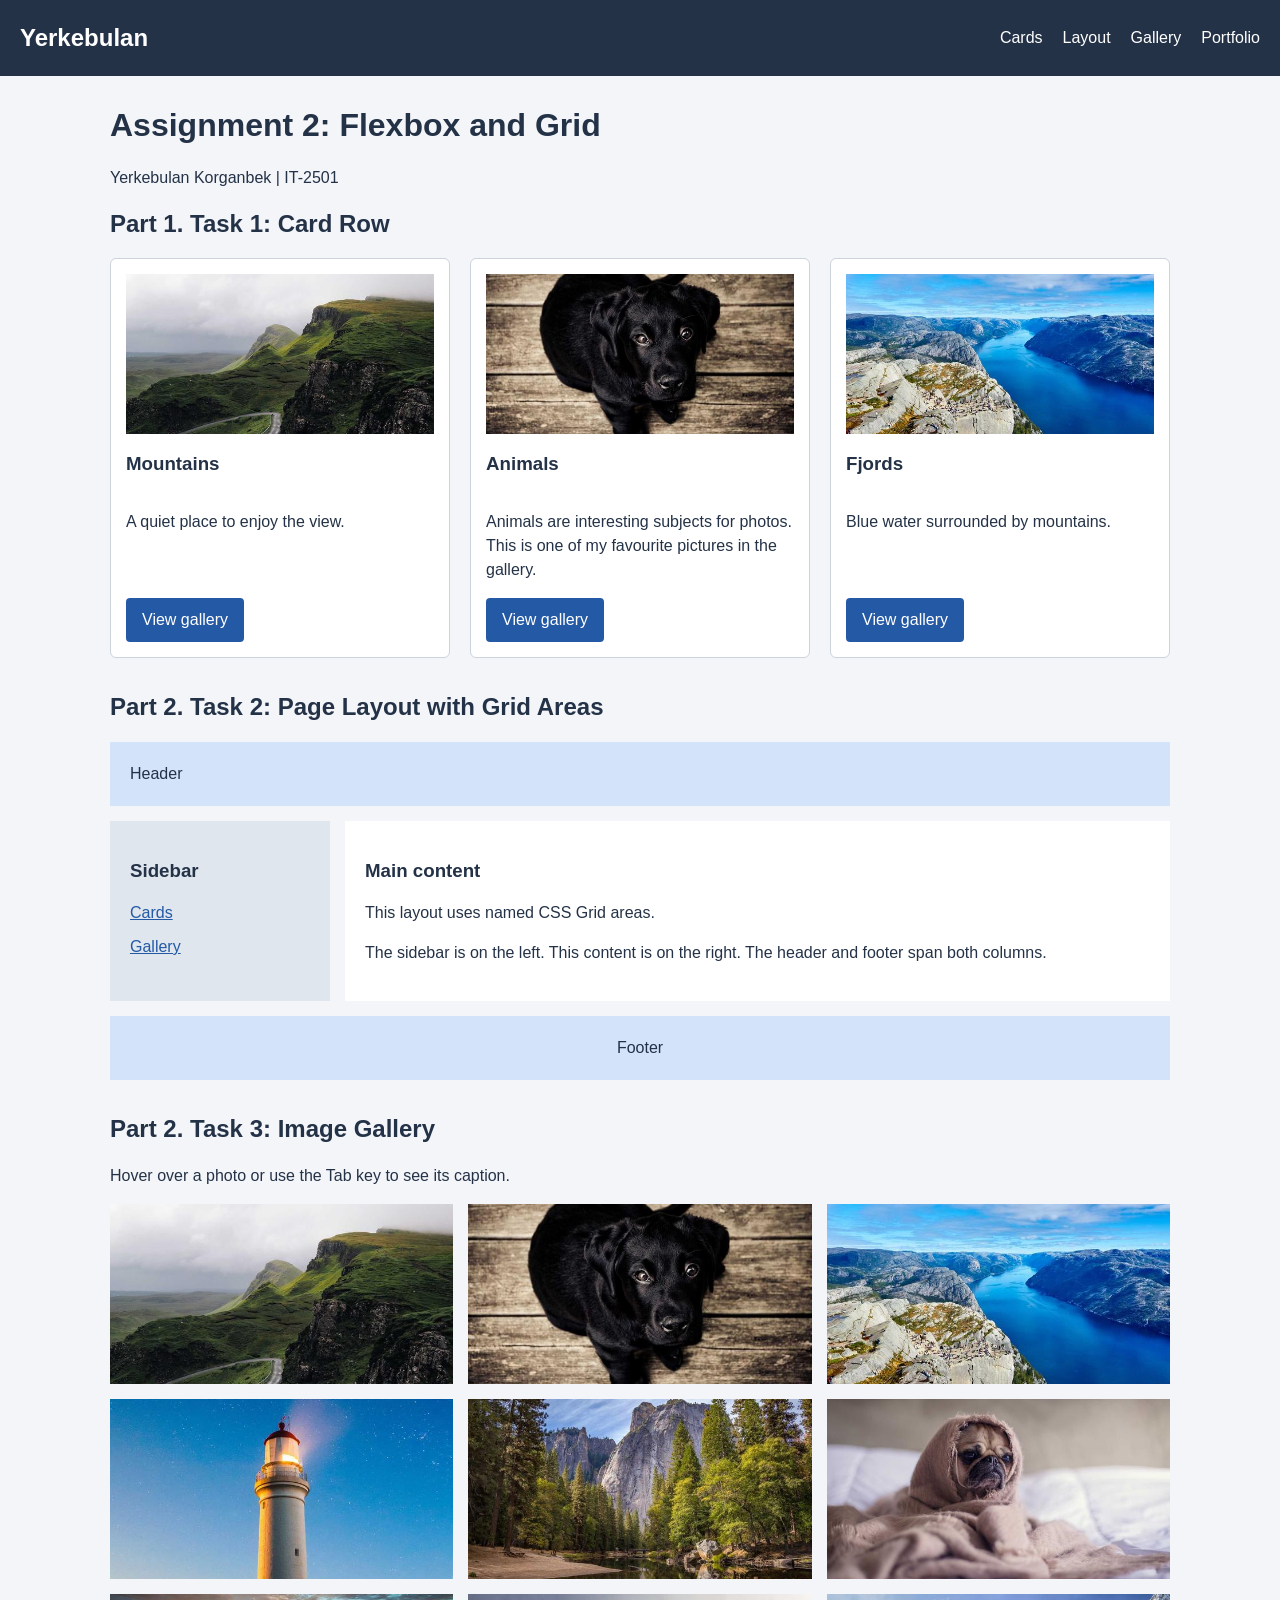
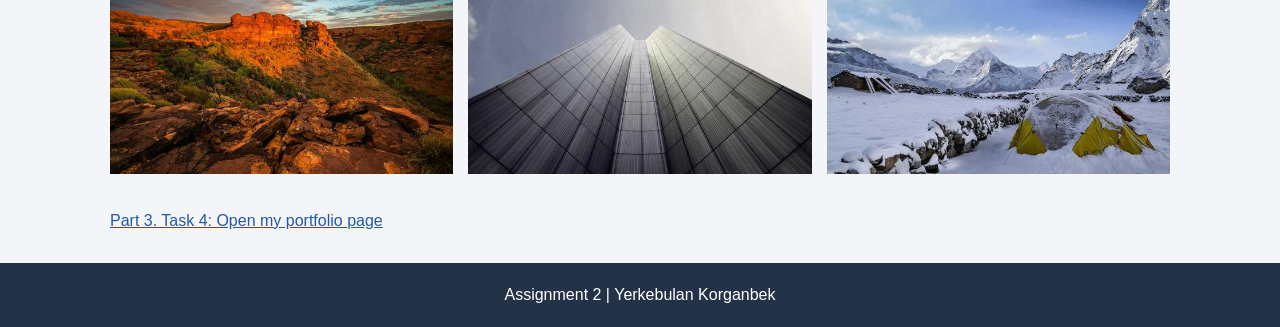
==== assignment2/index.html @ 0af98f1f "Add assignment2 Flexbox and Grid exercises" ====
<!DOCTYPE html>
<html lang="en">
<head>
    <meta charset="UTF-8">
    <meta name="viewport" content="width=device-width, initial-scale=1.0">
    <title>Assignment 2 - Flexbox and Grid</title>
    <link rel="stylesheet" href="style.css">
</head>
<body>
    <!-- Task 0: Flexbox navigation -->
    <header class="navbar" id="navigation">
        <a class="logo" href="index.html">Yerkebulan</a>
        <nav aria-label="Main navigation">
            <ul class="nav-links">
                <li><a href="#cards">Cards</a></li>
                <li><a href="#layout">Layout</a></li>
                <li><a href="#gallery">Gallery</a></li>
                <li><a href="portfolio.html">Portfolio</a></li>
            </ul>
        </nav>
    </header>

    <main class="container">
        <h1>Assignment 2: Flexbox and Grid</h1>
        <p>Yerkebulan Korganbek | IT-2501</p>

        <!-- Task 1: equal-height cards -->
        <section id="cards">
            <h2>Part 1. Task 1: Card Row</h2>
            <div class="card-row">
                <article class="card">
                    <img src="images/photo1.jpg" alt="Mountain landscape">
                    <h3>Mountains</h3>
                    <p>A quiet place to enjoy the view.</p>
                    <form action="#gallery"><button type="submit">View gallery</button></form>
                </article>
                <article class="card">
                    <img src="images/photo2.jpg" alt="A black dog on a wooden floor">
                    <h3>Animals</h3>
                    <p>Animals are interesting subjects for photos. This is one of my favourite pictures in the gallery.</p>
                    <form action="#gallery"><button type="submit">View gallery</button></form>
                </article>
                <article class="card">
                    <img src="images/photo3.jpg" alt="Blue water between rocky cliffs">
                    <h3>Fjords</h3>
                    <p>Blue water surrounded by mountains.</p>
                    <form action="#gallery"><button type="submit">View gallery</button></form>
                </article>
            </div>
        </section>

        <!-- Task 2: named grid areas -->
        <section id="layout">
            <h2>Part 2. Task 2: Page Layout with Grid Areas</h2>
            <div class="page-grid">
                <header class="grid-header">Header</header>
                <aside class="grid-sidebar">
                    <h3>Sidebar</h3>
                    <a href="#cards">Cards</a>
                    <a href="#gallery">Gallery</a>
                </aside>
                <div class="grid-main">
                    <h3>Main content</h3>
                    <p>This layout uses named CSS Grid areas.</p>
                    <p>The sidebar is on the left. This content is on the right. The header and footer span both columns.</p>
                </div>
                <footer class="grid-footer">Footer</footer>
            </div>
        </section>

        <!-- Task 3: nine images in a grid -->
        <section id="gallery">
            <h2>Part 2. Task 3: Image Gallery</h2>
            <p>Hover over a photo or use the Tab key to see its caption.</p>
            <div class="gallery">
                <figure tabindex="0"><img src="images/photo1.jpg" alt="Mountain landscape"><figcaption>Mountains</figcaption></figure>
                <figure tabindex="0"><img src="images/photo2.jpg" alt="A black dog on a wooden floor"><figcaption>A black dog</figcaption></figure>
                <figure tabindex="0"><img src="images/photo3.jpg" alt="Blue water between rocky cliffs"><figcaption>Fjord</figcaption></figure>
                <figure tabindex="0"><img src="images/photo4.jpg" alt="A lighthouse under a blue sky"><figcaption>Lighthouse</figcaption></figure>
                <figure tabindex="0"><img src="images/photo5.jpg" alt="A river through a forest"><figcaption>Forest river</figcaption></figure>
                <figure tabindex="0"><img src="images/photo6.jpg" alt="A pug wrapped in a blanket"><figcaption>Pug</figcaption></figure>
                <figure tabindex="0"><img src="images/photo7.jpg" alt="Red rocky hills at sunset"><figcaption>Rocky hills</figcaption></figure>
                <figure tabindex="0"><img src="images/photo8.jpg" alt="Looking up at a glass building"><figcaption>City building</figcaption></figure>
                <figure tabindex="0"><img src="images/photo9.jpg" alt="A snowy mountain landscape"><figcaption>Snowy mountains</figcaption></figure>
            </div>
        </section>
        <p><a href="portfolio.html">Part 3. Task 4: Open my portfolio page</a></p>
    </main>
    <footer class="site-footer">Assignment 2 | Yerkebulan Korganbek</footer>
</body>
</html>
---- assignment2/style.css ----
/* Basic styles for both pages */
* {
    box-sizing: border-box;
}

body {
    margin: 0;
    font-family: Arial, sans-serif;
    line-height: 1.5;
    color: #243247;
    background: #f3f5f8;
}

a {
    color: #2359a5;
}

h1, h2, h3 {
    line-height: 1.2;
}

.container {
    max-width: 1100px;
    margin: 30px auto;
    padding: 0 20px;
}

section {
    margin-bottom: 35px;
}

/* Task 0: horizontal and vertically centred navigation */
.navbar {
    display: flex;
    justify-content: space-between;
    align-items: center;
    gap: 20px;
    padding: 20px;
    background: #243247;
}

.navbar a {
    color: white;
    text-decoration: none;
}

.navbar a:hover {
    text-decoration: underline;
}

.logo {
    font-size: 24px;
    font-weight: bold;
}

.nav-links {
    display: flex;
    gap: 20px;
    padding: 0;
    margin: 0;
    list-style: none;
}

/* Task 1: stretch makes the cards equally tall */
.card-row {
    display: flex;
    align-items: stretch;
    gap: 20px;
}

.card {
    flex: 1;
    min-width: 0;
    display: flex;
    flex-direction: column;
    padding: 15px;
    background: white;
    border: 1px solid #ccd3dd;
    border-radius: 6px;
}

.card:hover {
    box-shadow: 0 4px 12px #00000026;
}

.card img {
    width: 100%;
    height: 160px;
    object-fit: cover;
}

/* Push buttons to the bottom of cards. */
.card form, .project-card form {
    margin-top: auto;
}

button {
    padding: 10px 16px;
    border: 0;
    border-radius: 4px;
    background: #2359a5;
    color: white;
    font: inherit;
    cursor: pointer;
}

button:hover {
    background: #173d73;
}

/* Task 2: four named areas */
.page-grid {
    display: grid;
    grid-template-columns: 220px 1fr;
    grid-template-rows: auto 1fr auto;
    grid-template-areas:
        "header header"
        "sidebar main"
        "footer footer";
    gap: 15px;
}

.grid-header {
    grid-area: header;
    padding: 20px;
    background: #d2e3fa;
}

.grid-sidebar {
    grid-area: sidebar;
    padding: 20px;
    background: #e0e6ee;
}

.grid-sidebar a {
    display: block;
    margin-bottom: 10px;
}

.grid-main {
    grid-area: main;
    padding: 20px;
    background: white;
}

.grid-footer {
    grid-area: footer;
    padding: 20px;
    background: #d2e3fa;
    text-align: center;
}

/* Task 3: equal columns and rows */
.gallery {
    display: grid;
    grid-template-columns: repeat(3, 1fr);
    grid-auto-rows: 180px;
    gap: 15px;
}

.gallery figure {
    position: relative;
    margin: 0;
    overflow: hidden;
}

.gallery img {
    width: 100%;
    height: 100%;
    object-fit: cover;
}

.gallery figcaption {
    position: absolute;
    bottom: 0;
    width: 100%;
    padding: 10px;
    background: #000000b3;
    color: white;
    opacity: 0;
}

.gallery figure:hover figcaption,
.gallery figure:focus figcaption {
    opacity: 1;
}

/* Task 4: Grid outside, Flexbox inside the project cards */
.portfolio-grid {
    display: grid;
    grid-template-columns: 2fr 1fr;
    gap: 25px;
    align-items: start;
}

.project-card {
    display: flex;
    flex-direction: column;
    gap: 10px;
    margin-bottom: 20px;
    padding: 20px;
    background: white;
    border: 1px solid #ccd3dd;
    border-radius: 6px;
}

.project-card h2, .project-card p {
    margin: 0 0 10px;
}

.about {
    padding: 20px;
    background: #e0e6ee;
}

.site-footer {
    padding: 20px;
    background: #243247;
    color: white;
    text-align: center;
}

/* Stack the layouts on small screens. */
@media (max-width: 700px) {
    .navbar, .card-row {
        flex-direction: column;
    }

    .nav-links {
        flex-wrap: wrap;
        justify-content: center;
        gap: 15px;
    }

    .page-grid {
        grid-template-columns: 1fr;
        grid-template-areas: "header" "sidebar" "main" "footer";
    }

    .gallery {
        grid-template-columns: repeat(2, 1fr);
    }

    .portfolio-grid {
        grid-template-columns: 1fr;
    }
}
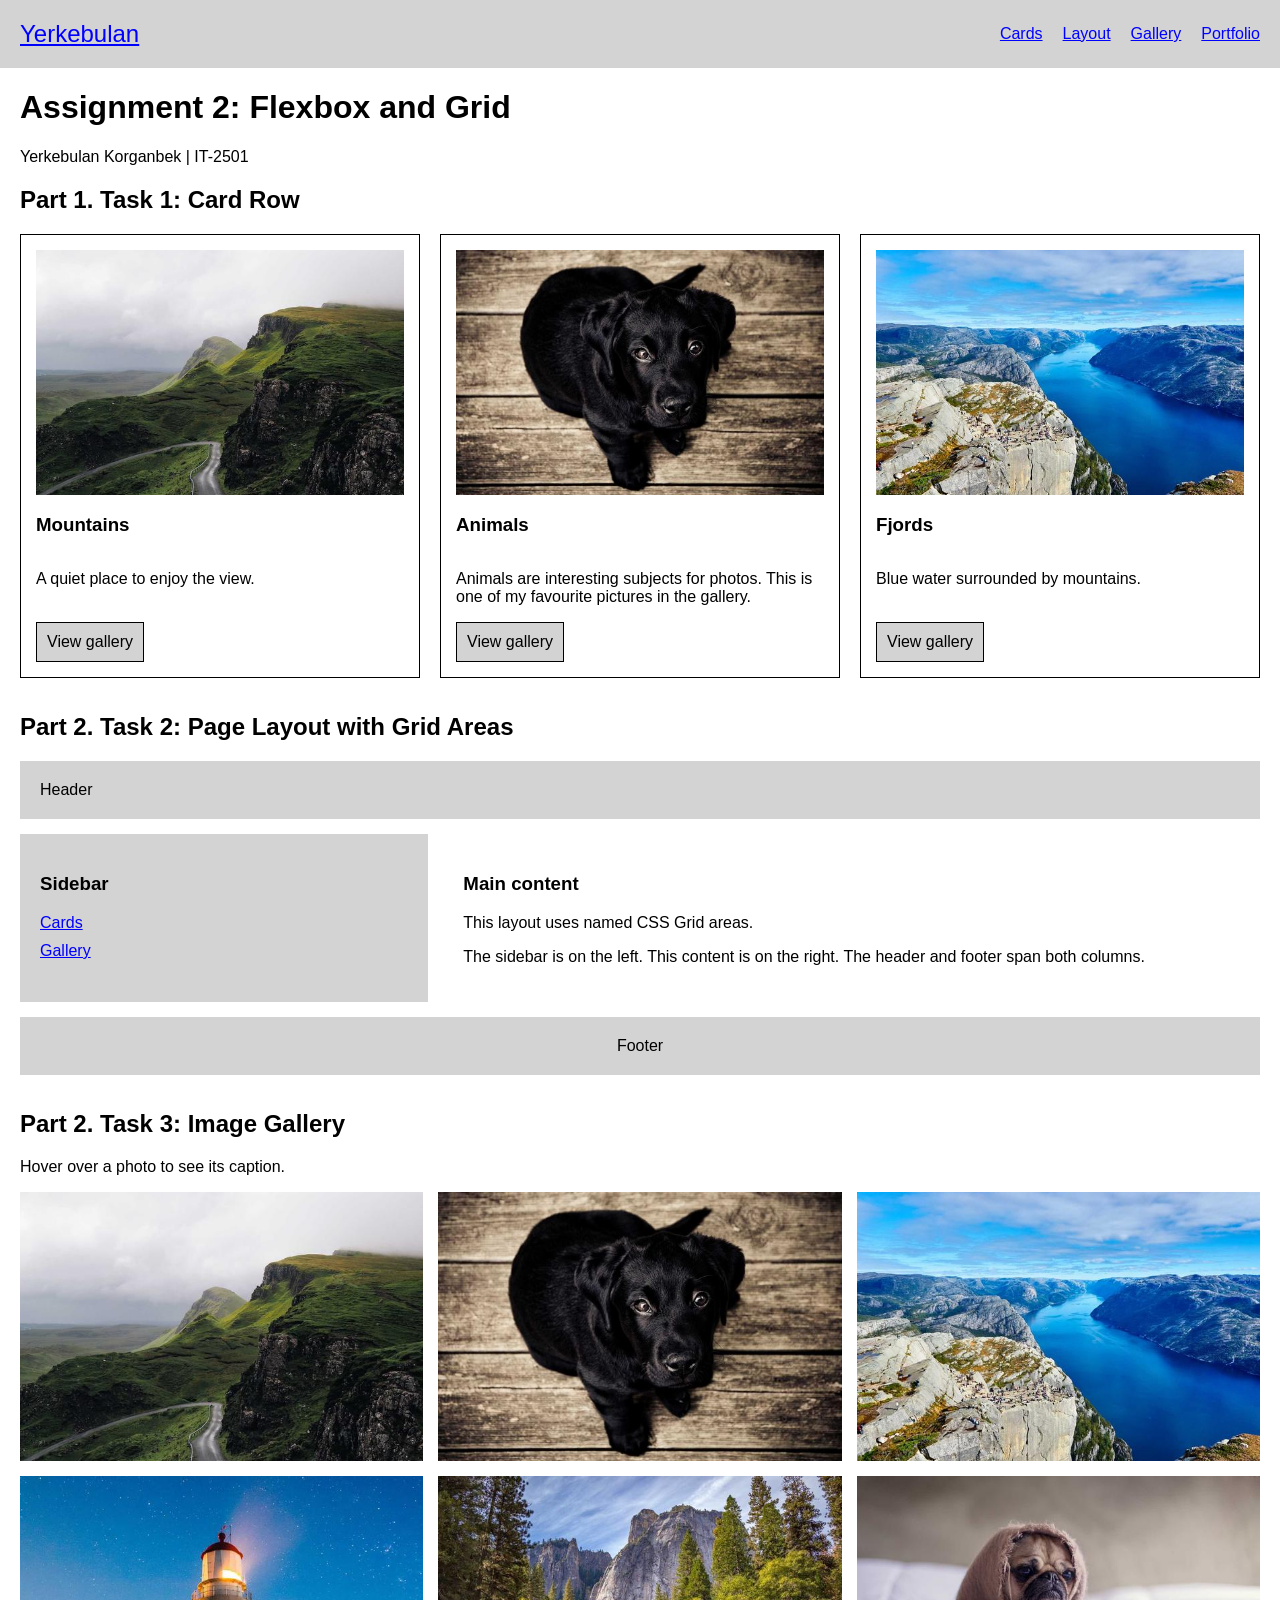
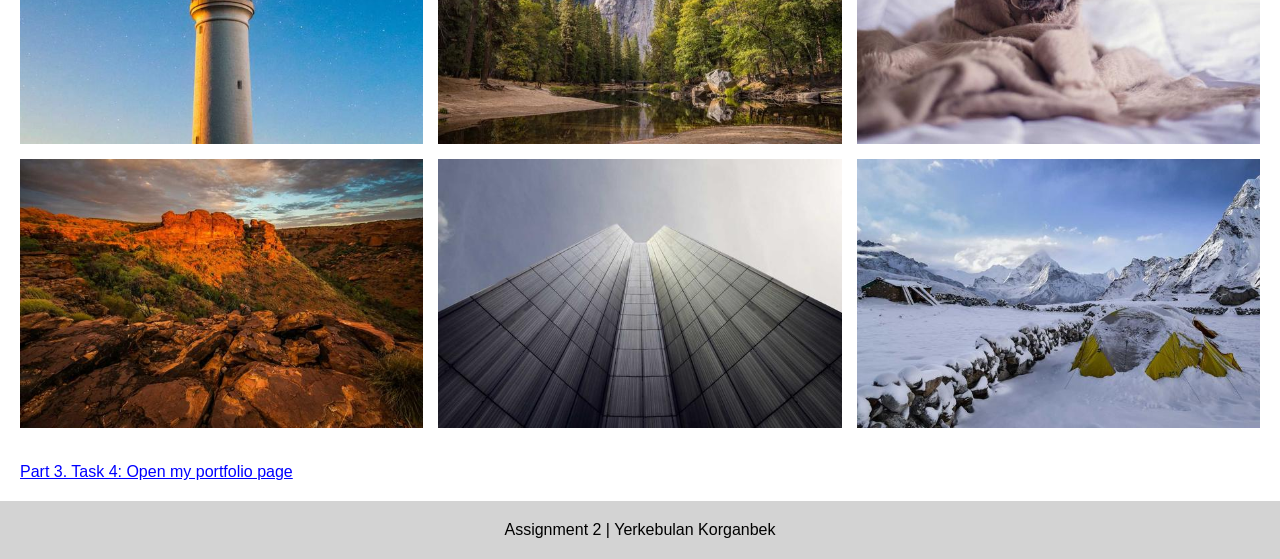
==== commit ea68c338: "Simplify assignment2 styling to match lecture topics" ====
--- a/assignment2/index.html
+++ b/assignment2/index.html
@@ -71,17 +71,17 @@
         <!-- Task 3: nine images in a grid -->
         <section id="gallery">
             <h2>Part 2. Task 3: Image Gallery</h2>
-            <p>Hover over a photo or use the Tab key to see its caption.</p>
+            <p>Hover over a photo to see its caption.</p>
             <div class="gallery">
-                <figure tabindex="0"><img src="images/photo1.jpg" alt="Mountain landscape"><figcaption>Mountains</figcaption></figure>
-                <figure tabindex="0"><img src="images/photo2.jpg" alt="A black dog on a wooden floor"><figcaption>A black dog</figcaption></figure>
-                <figure tabindex="0"><img src="images/photo3.jpg" alt="Blue water between rocky cliffs"><figcaption>Fjord</figcaption></figure>
-                <figure tabindex="0"><img src="images/photo4.jpg" alt="A lighthouse under a blue sky"><figcaption>Lighthouse</figcaption></figure>
-                <figure tabindex="0"><img src="images/photo5.jpg" alt="A river through a forest"><figcaption>Forest river</figcaption></figure>
-                <figure tabindex="0"><img src="images/photo6.jpg" alt="A pug wrapped in a blanket"><figcaption>Pug</figcaption></figure>
-                <figure tabindex="0"><img src="images/photo7.jpg" alt="Red rocky hills at sunset"><figcaption>Rocky hills</figcaption></figure>
-                <figure tabindex="0"><img src="images/photo8.jpg" alt="Looking up at a glass building"><figcaption>City building</figcaption></figure>
-                <figure tabindex="0"><img src="images/photo9.jpg" alt="A snowy mountain landscape"><figcaption>Snowy mountains</figcaption></figure>
+                <div class="photo"><img src="images/photo1.jpg" alt="Mountain landscape"><p class="caption">Mountains</p></div>
+                <div class="photo"><img src="images/photo2.jpg" alt="A black dog on a wooden floor"><p class="caption">A black dog</p></div>
+                <div class="photo"><img src="images/photo3.jpg" alt="Blue water between rocky cliffs"><p class="caption">Fjord</p></div>
+                <div class="photo"><img src="images/photo4.jpg" alt="A lighthouse under a blue sky"><p class="caption">Lighthouse</p></div>
+                <div class="photo"><img src="images/photo5.jpg" alt="A river through a forest"><p class="caption">Forest river</p></div>
+                <div class="photo"><img src="images/photo6.jpg" alt="A pug wrapped in a blanket"><p class="caption">Pug</p></div>
+                <div class="photo"><img src="images/photo7.jpg" alt="Red rocky hills at sunset"><p class="caption">Rocky hills</p></div>
+                <div class="photo"><img src="images/photo8.jpg" alt="Looking up at a glass building"><p class="caption">City building</p></div>
+                <div class="photo"><img src="images/photo9.jpg" alt="A snowy mountain landscape"><p class="caption">Snowy mountains</p></div>
             </div>
         </section>
         <p><a href="portfolio.html">Part 3. Task 4: Open my portfolio page</a></p>
--- a/assignment2/style.css
+++ b/assignment2/style.css
@@ -5,24 +5,17 @@
 
 body {
     margin: 0;
-    font-family: Arial, sans-serif;
-    line-height: 1.5;
-    color: #243247;
-    background: #f3f5f8;
+    font-family: Arial;
+    color: black;
+    background: white;
 }
 
 a {
-    color: #2359a5;
-}
-
-h1, h2, h3 {
-    line-height: 1.2;
+    color: blue;
 }
 
 .container {
-    max-width: 1100px;
-    margin: 30px auto;
-    padding: 0 20px;
+    margin: 20px;
 }
 
 section {
@@ -32,29 +25,21 @@
 /* Task 0: horizontal and vertically centred navigation */
 .navbar {
     display: flex;
+    flex-wrap: wrap;
     justify-content: space-between;
     align-items: center;
     gap: 20px;
     padding: 20px;
-    background: #243247;
-}
-
-.navbar a {
-    color: white;
-    text-decoration: none;
-}
-
-.navbar a:hover {
-    text-decoration: underline;
+    background: lightgray;
 }
 
 .logo {
     font-size: 24px;
-    font-weight: bold;
 }
 
 .nav-links {
     display: flex;
+    flex-wrap: wrap;
     gap: 20px;
     padding: 0;
     margin: 0;
@@ -64,54 +49,47 @@
 /* Task 1: stretch makes the cards equally tall */
 .card-row {
     display: flex;
+    flex-wrap: wrap;
     align-items: stretch;
     gap: 20px;
 }
 
 .card {
-    flex: 1;
-    min-width: 0;
+    flex-grow: 1;
+    flex-basis: 250px;
     display: flex;
     flex-direction: column;
     padding: 15px;
     background: white;
-    border: 1px solid #ccd3dd;
-    border-radius: 6px;
+    border: 1px solid black;
 }
 
 .card:hover {
-    box-shadow: 0 4px 12px #00000026;
+    background: lightgray;
 }
 
 .card img {
     width: 100%;
-    height: 160px;
-    object-fit: cover;
 }
 
-/* Push buttons to the bottom of cards. */
-.card form, .project-card form {
-    margin-top: auto;
+/* Let the text grow to keep buttons at the bottom. */
+.card p {
+    flex-grow: 1;
 }
 
 button {
-    padding: 10px 16px;
-    border: 0;
-    border-radius: 4px;
-    background: #2359a5;
-    color: white;
-    font: inherit;
-    cursor: pointer;
-}
-
-button:hover {
-    background: #173d73;
+    padding: 10px;
+    border: 1px solid black;
+    background: lightgray;
+    color: black;
+    font-family: Arial;
+    font-size: 16px;
 }
 
 /* Task 2: four named areas */
 .page-grid {
     display: grid;
-    grid-template-columns: 220px 1fr;
+    grid-template-columns: 1fr 2fr;
     grid-template-rows: auto 1fr auto;
     grid-template-areas:
         "header header"
@@ -123,13 +101,13 @@
 .grid-header {
     grid-area: header;
     padding: 20px;
-    background: #d2e3fa;
+    background: lightgray;
 }
 
 .grid-sidebar {
     grid-area: sidebar;
     padding: 20px;
-    background: #e0e6ee;
+    background: lightgray;
 }
 
 .grid-sidebar a {
@@ -146,7 +124,7 @@
 .grid-footer {
     grid-area: footer;
     padding: 20px;
-    background: #d2e3fa;
+    background: lightgray;
     text-align: center;
 }
 
@@ -154,35 +132,32 @@
 .gallery {
     display: grid;
     grid-template-columns: repeat(3, 1fr);
-    grid-auto-rows: 180px;
+    grid-template-rows: repeat(3, 1fr);
     gap: 15px;
 }
 
-.gallery figure {
+.photo {
     position: relative;
     margin: 0;
-    overflow: hidden;
 }
 
 .gallery img {
+    display: block;
     width: 100%;
-    height: 100%;
-    object-fit: cover;
 }
 
-.gallery figcaption {
+.caption {
+    display: none;
     position: absolute;
     bottom: 0;
-    width: 100%;
-    padding: 10px;
-    background: #000000b3;
-    color: white;
-    opacity: 0;
+    margin: 0;
+    padding: 5px;
+    background: white;
+    color: black;
 }
 
-.gallery figure:hover figcaption,
-.gallery figure:focus figcaption {
-    opacity: 1;
+.photo:hover .caption {
+    display: block;
 }
 
 /* Task 4: Grid outside, Flexbox inside the project cards */
@@ -200,8 +175,7 @@
     margin-bottom: 20px;
     padding: 20px;
     background: white;
-    border: 1px solid #ccd3dd;
-    border-radius: 6px;
+    border: 1px solid black;
 }
 
 .project-card h2, .project-card p {
@@ -210,38 +184,12 @@
 
 .about {
     padding: 20px;
-    background: #e0e6ee;
+    background: lightgray;
 }
 
 .site-footer {
     padding: 20px;
-    background: #243247;
-    color: white;
+    background: lightgray;
+    color: black;
     text-align: center;
 }
-
-/* Stack the layouts on small screens. */
-@media (max-width: 700px) {
-    .navbar, .card-row {
-        flex-direction: column;
-    }
-
-    .nav-links {
-        flex-wrap: wrap;
-        justify-content: center;
-        gap: 15px;
-    }
-
-    .page-grid {
-        grid-template-columns: 1fr;
-        grid-template-areas: "header" "sidebar" "main" "footer";
-    }
-
-    .gallery {
-        grid-template-columns: repeat(2, 1fr);
-    }
-
-    .portfolio-grid {
-        grid-template-columns: 1fr;
-    }
-}
